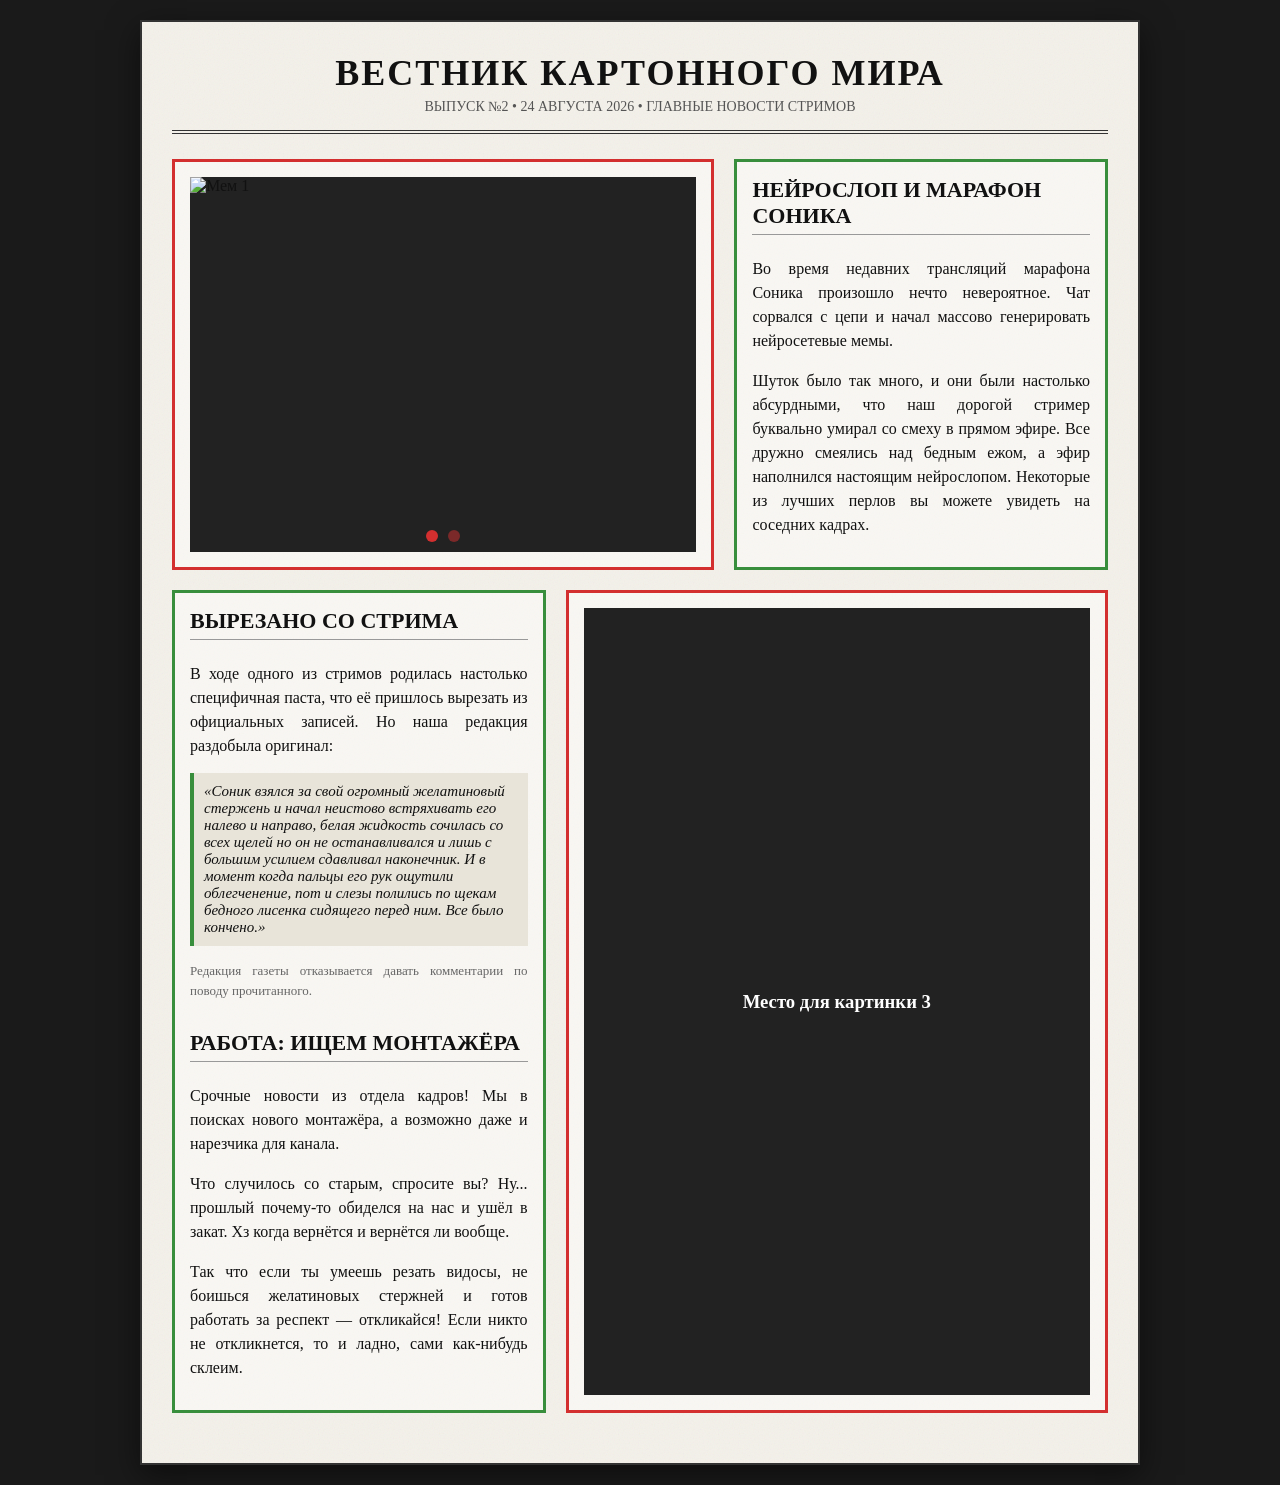
==== newspaper-v2.html @ 0b836181 "feat: create draft for newspaper v2 layout" ====
<!DOCTYPE html>
<html lang="ru">
<head>
    <meta charset="UTF-8">
    <meta name="viewport" content="width=device-width, initial-scale=1.0">
    <title>Yurummi - Газета V2</title>
    <!-- Подключаем базовые стили сайта, чтобы сохранить общий вид -->
    <link rel="stylesheet" href="css/base.css">
    
    <style>
        body {
            background-color: #1a1a1a;
            color: #ddd;
            font-family: 'Arial', sans-serif;
            margin: 0;
            padding: 20px;
        }

        .newspaper-v2-container {
            max-width: 1000px;
            margin: 0 auto;
            background: #f4f1ea; /* Цвет газетной бумаги */
            background-image: url('data:image/svg+xml;utf8,<svg width="100" height="100" xmlns="http://www.w3.org/2000/svg"><filter id="noise"><feTurbulence type="fractalNoise" baseFrequency="0.8" numOctaves="4" stitchTiles="stitch"/></filter><rect width="100" height="100" filter="url(%23noise)" opacity="0.08"/></svg>');
            color: #111;
            padding: 30px;
            box-shadow: 0 10px 30px rgba(0,0,0,0.5);
            border: 2px solid #333;
            font-family: 'Georgia', serif;
        }

        .np-header {
            text-align: center;
            border-bottom: 4px double #333;
            padding-bottom: 15px;
            margin-bottom: 25px;
        }
        
        .np-header h1 {
            font-size: 36px;
            margin: 0;
            text-transform: uppercase;
            letter-spacing: 2px;
            font-family: 'Times New Roman', Times, serif;
        }
        
        .np-header p {
            margin: 5px 0 0 0;
            font-size: 14px;
            color: #555;
            text-transform: uppercase;
        }

        /* Flexbox строки для пропорций 60/40 и 40/60 */
        .np-row {
            display: flex;
            gap: 20px;
            margin-bottom: 20px;
            flex-wrap: wrap; /* Для мобилок */
        }

        .np-box {
            padding: 15px;
            box-sizing: border-box;
            background: rgba(255, 255, 255, 0.4);
        }

        /* Красные блоки (Картинки) */
        .np-box-red {
            border: 3px solid #d32f2f;
        }

        /* Зелёные блоки (Текст) */
        .np-box-green {
            border: 3px solid #388e3c;
        }

        /* Пропорции колонок */
        .np-col-60 {
            flex: 6;
            min-width: 300px;
        }
        .np-col-40 {
            flex: 4;
            min-width: 250px;
        }

        /* Стили для текста */
        .np-title {
            font-family: 'Times New Roman', Times, serif;
            font-size: 22px;
            margin-top: 0;
            border-bottom: 1px solid #999;
            padding-bottom: 5px;
        }

        .np-text {
            font-size: 16px;
            line-height: 1.5;
            text-align: justify;
            margin-bottom: 15px;
        }
        
        .np-quote {
            font-style: italic;
            background: #e8e4d9;
            padding: 10px;
            border-left: 4px solid #388e3c;
            margin: 15px 0;
            font-size: 15px;
        }

        /* Простой слайдер для первого красного блока */
        .np-slider {
            position: relative;
            width: 100%;
            height: 100%;
            min-height: 300px;
            overflow: hidden;
            background: #222;
            display: flex;
            align-items: center;
            justify-content: center;
        }
        
        .np-slide {
            position: absolute;
            top: 0; left: 0;
            width: 100%; height: 100%;
            object-fit: contain;
            opacity: 0;
            transition: opacity 0.5s;
        }
        
        .np-slide.active {
            opacity: 1;
        }
        
        .np-slider-dots {
            position: absolute;
            bottom: 10px;
            left: 50%;
            transform: translateX(-50%);
            display: flex;
            gap: 10px;
        }
        
        .np-dot {
            width: 12px;
            height: 12px;
            border-radius: 50%;
            background: #d32f2f;
            cursor: pointer;
            opacity: 0.5;
        }
        
        .np-dot.active {
            opacity: 1;
        }
    </style>
</head>
<body>

<div class="newspaper-v2-container">
    
    <!-- Шапка (Header) -->
    <div class="np-header">
        <h1>Вестник Картонного Мира</h1>
        <p>Выпуск №2 • 24 Августа 2026 • Главные новости стримов</p>
    </div>

    <!-- РЯД 1: Картинки (60%) + Текст (40%) -->
    <div class="np-row">
        <!-- Левый красный блок с каруселью -->
        <div class="np-box np-box-red np-col-60">
            <div class="np-slider">
                <img src="img/news/news 24.08.2026 %231.jpg" class="np-slide active" alt="Мем 1">
                <img src="img/news/news 24.08.2026 %232.jpg" class="np-slide" alt="Мем 2">
                
                <div class="np-slider-dots">
                    <div class="np-dot active" onclick="setSlide(0)"></div>
                    <div class="np-dot" onclick="setSlide(1)"></div>
                </div>
            </div>
        </div>
        
        <!-- Правый зелёный блок -->
        <div class="np-box np-box-green np-col-40">
            <h3 class="np-title">НЕЙРОСЛОП И МАРАФОН СОНИКА</h3>
            <p class="np-text">Во время недавних трансляций марафона Соника произошло нечто невероятное. Чат сорвался с цепи и начал массово генерировать нейросетевые мемы.</p>
            <p class="np-text">Шуток было так много, и они были настолько абсурдными, что наш дорогой стример буквально умирал со смеху в прямом эфире. Все дружно смеялись над бедным ежом, а эфир наполнился настоящим нейрослопом. Некоторые из лучших перлов вы можете увидеть на соседних кадрах.</p>
        </div>
    </div>

    <!-- РЯД 2: Текст (40%) + Картинка (60%) -->
    <div class="np-row">
        <!-- Левый зелёный блок (Высокий) -->
        <div class="np-box np-box-green np-col-40">
            <h3 class="np-title">ВЫРЕЗАНО СО СТРИМА</h3>
            <p class="np-text">В ходе одного из стримов родилась настолько специфичная паста, что её пришлось вырезать из официальных записей. Но наша редакция раздобыла оригинал:</p>
            
            <div class="np-quote">
                «Соник взялся за свой огромный желатиновый стержень и начал неистово встряхивать его налево и направо, белая жидкость сочилась со всех щелей но он не останавливался и лишь с большим усилием сдавливал наконечник. И в момент когда пальцы его рук ощутили облегченение, пот и слезы полились по щекам бедного лисенка сидящего перед ним. Все было кончено.»
            </div>
            
            <p class="np-text" style="font-size: 13px; color: #666; margin-bottom: 30px;">Редакция газеты отказывается давать комментарии по поводу прочитанного.</p>

            <h3 class="np-title">РАБОТА: ИЩЕМ МОНТАЖЁРА</h3>
            <p class="np-text">Срочные новости из отдела кадров! Мы в поисках нового монтажёра, а возможно даже и нарезчика для канала.</p>
            <p class="np-text">Что случилось со старым, спросите вы? Ну... прошлый почему-то обиделся на нас и ушёл в закат. Хз когда вернётся и вернётся ли вообще.</p>
            <p class="np-text">Так что если ты умеешь резать видосы, не боишься желатиновых стержней и готов работать за респект — откликайся! Если никто не откликнется, то и ладно, сами как-нибудь склеим.</p>
        </div>
        
        <!-- Правый красный блок -->
        <div class="np-box np-box-red np-col-60">
            <!-- Пока тут просто заглушка, так как для второго блока картинка не уточнялась -->
            <div style="background: #222; width: 100%; height: 100%; min-height: 400px; display: flex; align-items: center; justify-content: center; color: #fff;">
                <h3>Место для картинки 3</h3>
            </div>
        </div>
    </div>

</div>

<script>
    // Простой скрипт для переключения мемов
    const slides = document.querySelectorAll('.np-slide');
    const dots = document.querySelectorAll('.np-dot');
    
    function setSlide(index) {
        slides.forEach(s => s.classList.remove('active'));
        dots.forEach(d => d.classList.remove('active'));
        
        slides[index].classList.add('active');
        dots[index].classList.add('active');
    }
</script>

</body>
</html>
---- css/base.css ----
/* ==========================================
   СБРОС И БАЗОВЫЕ НАСТРОЙКИ
   ========================================== */
*, *::before, *::after {
    box-sizing: border-box;
}

html {
    scroll-behavior: smooth;
}

body {
    margin: 0;
    padding: 0;
    background-color: #121212;
    color: #ffffff;
    font-family: 'Segoe UI', Roboto, Helvetica, Arial, sans-serif;
    overflow-x: hidden;
    -webkit-font-smoothing: antialiased;
    -moz-osx-font-smoothing: grayscale;
}

/* ==========================================
   НАВИГАЦИЯ
   ========================================== */
nav {
    position: sticky;
    top: 0;
    background-color: rgba(18, 18, 18, 0.95);
    backdrop-filter: blur(10px);
    padding: 20px 0;
    text-align: center;
    z-index: 1000;
    border-bottom: 1px solid #333;
    display: flex;
    justify-content: center;
    flex-wrap: wrap;
    gap: 20px;
}

nav a {
    color: #fff;
    text-decoration: none;
    font-size: 18px;
    font-weight: bold;
    transition: color 0.3s;
}

nav a:hover {
    color: #ff3385;
}

.nav-item-new {
    position: relative;
}

.badge-new {
    position: absolute;
    top: -10px;
    right: -20px;
    background: #10ff00;
    color: #000;
    font-size: 10px;
    font-weight: 900;
    padding: 2px 6px;
    border-radius: 10px;
    text-transform: uppercase;
    animation: pulse-badge 2s infinite;
    pointer-events: none;
}

@keyframes pulse-badge {
    0%   { transform: scale(1);   box-shadow: 0 0 0 0 rgba(16, 255, 0, 0.7); }
    70%  { transform: scale(1.1); box-shadow: 0 0 10px 5px rgba(16, 255, 0, 0); }
    100% { transform: scale(1);   box-shadow: 0 0 0 0 rgba(16, 255, 0, 0); }
}

/* ==========================================
   СЕКЦИИ И LAYOUT
   ========================================== */
section {
    padding-top: 100px;
    min-height: 60vh;
    display: flex;
    flex-direction: column;
    align-items: center;
}

.content-container {
    width: 100%;
    max-width: 1000px;
    padding: 0 20px;
}

h2.section-title {
    text-align: center;
    border-bottom: 2px solid #333;
    padding-bottom: 15px;
    color: #ff3385;
    margin-bottom: 30px;
    font-size: 32px;
}

/* ==========================================
   ПОВТОРЯЮЩИЕСЯ ИНЛАЙН-ПАТТЕРНЫ
   ========================================== */
.subheading-pink {
    color: #ff3385;
}

.subheading-white {
    color: #fff;
}

.section-intro {
    text-align: center;
    color: #b3b3b3;
    font-size: 16px;
}

.news-card {
    max-width: 550px;
    margin: 0 auto;
    background-color: #1e1e1e;
    padding: 25px;
    border-radius: 12px;
    box-shadow: 0 10px 25px rgba(0, 0, 0, 0.5);
    text-align: center;
}

.faq-card {
    background: #2a2a2a;
    padding: 30px;
    border-radius: 12px;
    box-shadow: 0 4px 10px rgba(0, 0, 0, 0.3);
    font-size: 18px;
    line-height: 1.6;
}

/* ==========================================
   АДАПТИВНОСТЬ
   ========================================== */
@media (max-width: 600px) {
    .calendar-header {
        flex-wrap: wrap;
        justify-content: center;
        gap: 10px;
    }

    .calendar-header h3 {
        width: 100%;
        text-align: center;
        order: -1;
        margin-bottom: 10px;
    }

    .calendar-header button {
        flex: 1;
        font-size: 14px;
        padding: 10px;
        white-space: nowrap;
    }

    .calendar-wrapper {
        overflow-x: auto;
        padding: 10px;
        -webkit-overflow-scrolling: touch;
    }

    .calendar-grid {
        min-width: 700px;
    }

    /* Исправлено: было calendar-day, правильный класс — day-cell */
    .day-cell {
        min-height: 90px;
        padding: 5px;
    }

    .stream-info {
        font-size: 11px;
        padding: 3px;
        line-height: 1.2;
    }

    nav {
        gap: 12px;
        padding: 15px 10px;
    }

    nav a {
        font-size: 14px;
    }

    .links-grid {
        grid-template-columns: 1fr;
    }
}

@media (max-width: 768px) {
    /* Другие мобильные стили... если они были */
}
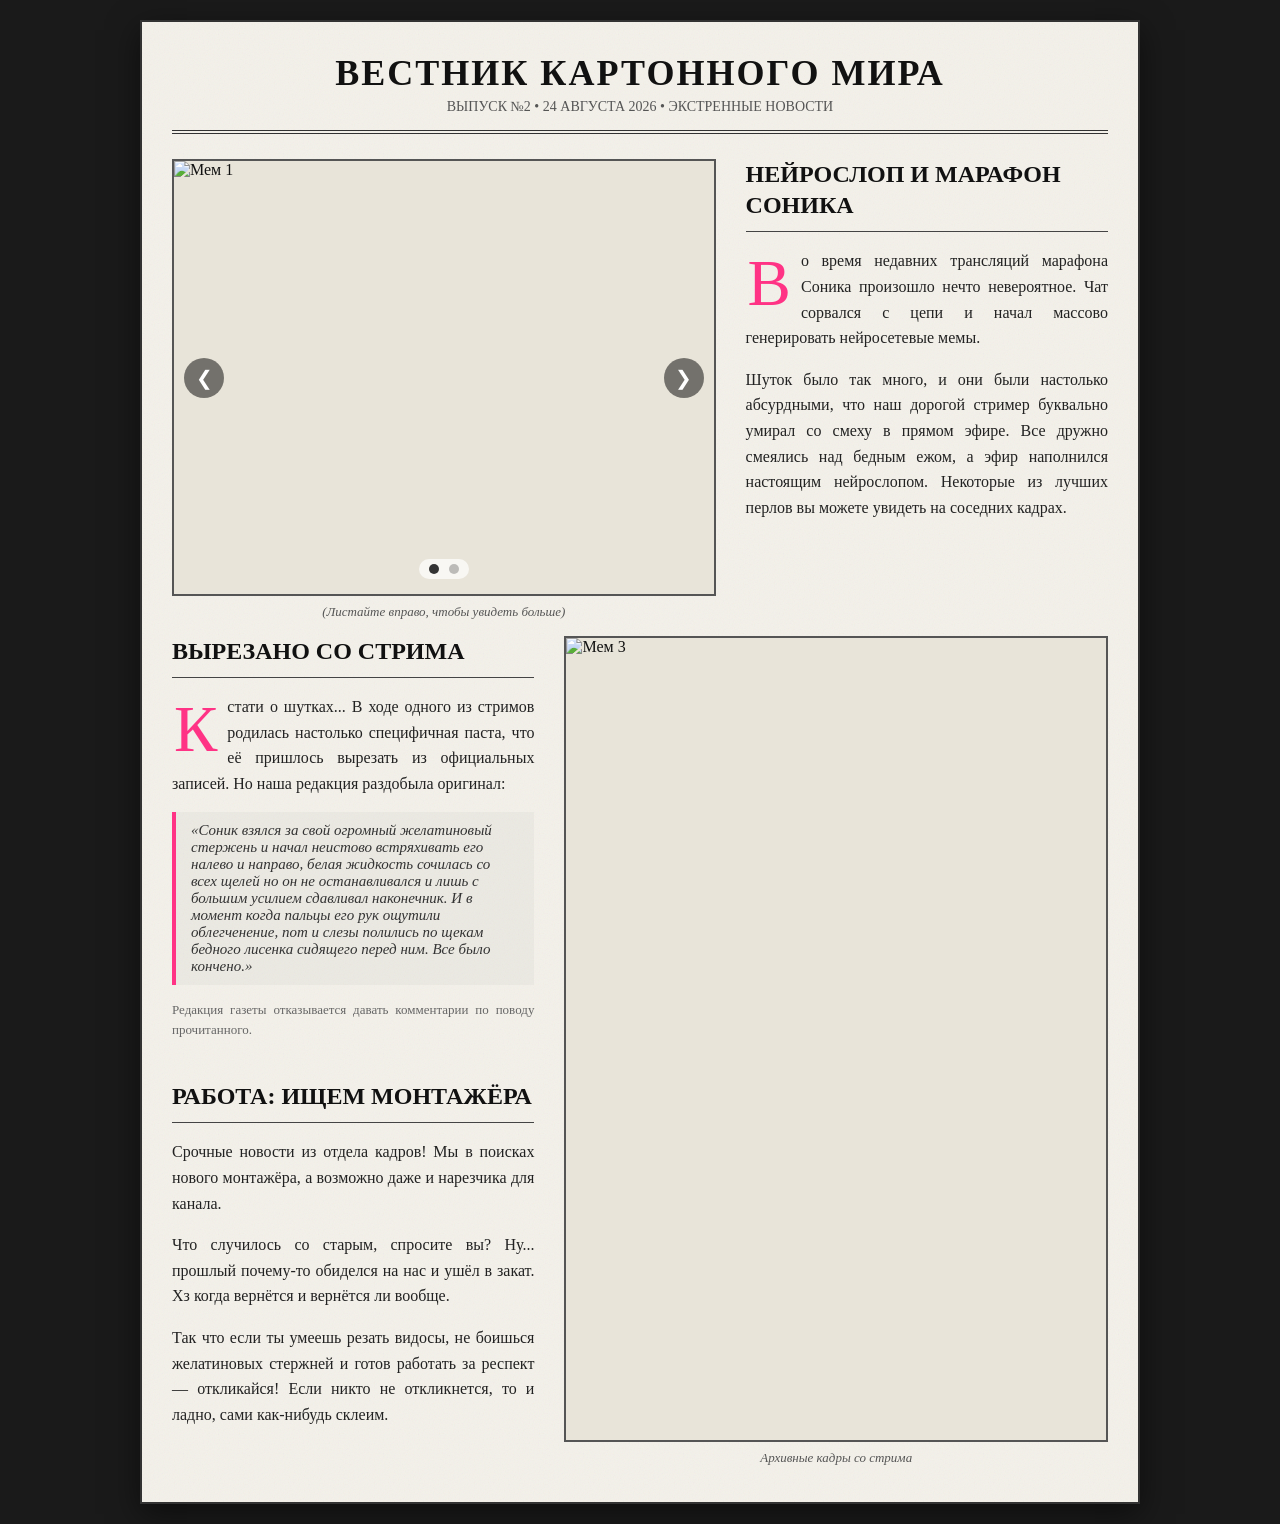
==== commit 472146fe: "feat: apply real newspaper styles, add webp images, and improve slider UI" ====
--- a/newspaper-v2.html
+++ b/newspaper-v2.html
@@ -4,7 +4,6 @@
     <meta charset="UTF-8">
     <meta name="viewport" content="width=device-width, initial-scale=1.0">
     <title>Yurummi - Газета V2</title>
-    <!-- Подключаем базовые стили сайта, чтобы сохранить общий вид -->
     <link rel="stylesheet" href="css/base.css">
     
     <style>
@@ -28,6 +27,7 @@
             font-family: 'Georgia', serif;
         }
 
+        /* Декоративная шапка */
         .np-header {
             text-align: center;
             border-bottom: 4px double #333;
@@ -41,6 +41,7 @@
             text-transform: uppercase;
             letter-spacing: 2px;
             font-family: 'Times New Roman', Times, serif;
+            color: #111;
         }
         
         .np-header p {
@@ -50,28 +51,12 @@
             text-transform: uppercase;
         }
 
-        /* Flexbox строки для пропорций 60/40 и 40/60 */
+        /* Flexbox строки для пропорций */
         .np-row {
             display: flex;
-            gap: 20px;
-            margin-bottom: 20px;
-            flex-wrap: wrap; /* Для мобилок */
-        }
-
-        .np-box {
-            padding: 15px;
-            box-sizing: border-box;
-            background: rgba(255, 255, 255, 0.4);
-        }
-
-        /* Красные блоки (Картинки) */
-        .np-box-red {
-            border: 3px solid #d32f2f;
-        }
-
-        /* Зелёные блоки (Текст) */
-        .np-box-green {
-            border: 3px solid #388e3c;
+            gap: 30px;
+            margin-bottom: 30px;
+            flex-wrap: wrap;
         }
 
         /* Пропорции колонок */
@@ -84,42 +69,59 @@
             min-width: 250px;
         }
 
-        /* Стили для текста */
+        /* Обычная газетная типографика */
         .np-title {
             font-family: 'Times New Roman', Times, serif;
-            font-size: 22px;
+            font-size: 24px;
             margin-top: 0;
-            border-bottom: 1px solid #999;
-            padding-bottom: 5px;
+            margin-bottom: 15px;
+            border-bottom: 1px solid #444;
+            padding-bottom: 10px;
+            color: #111;
+            line-height: 1.3;
         }
 
         .np-text {
             font-size: 16px;
-            line-height: 1.5;
+            line-height: 1.6;
             text-align: justify;
             margin-bottom: 15px;
+            color: #222;
+        }
+        
+        .dropcap {
+            float: left;
+            font-size: 65px;
+            line-height: 55px;
+            padding-top: 8px;
+            padding-right: 10px;
+            padding-left: 2px;
+            font-family: 'Times New Roman', serif;
+            color: #ff3385; /* Акцентный цвет с сайта */
         }
         
         .np-quote {
             font-style: italic;
-            background: #e8e4d9;
-            padding: 10px;
-            border-left: 4px solid #388e3c;
+            padding: 10px 15px;
+            border-left: 4px solid #ff3385;
             margin: 15px 0;
             font-size: 15px;
-        }
-
-        /* Простой слайдер для первого красного блока */
+            color: #333;
+            background: rgba(0,0,0,0.03);
+        }
+
+        /* Слайдер картинок */
         .np-slider {
             position: relative;
             width: 100%;
             height: 100%;
-            min-height: 300px;
+            min-height: 400px;
+            border: 2px solid #555;
             overflow: hidden;
-            background: #222;
             display: flex;
             align-items: center;
             justify-content: center;
+            background: #e8e4d9;
         }
         
         .np-slide {
@@ -128,33 +130,85 @@
             width: 100%; height: 100%;
             object-fit: contain;
             opacity: 0;
-            transition: opacity 0.5s;
+            transition: opacity 0.3s;
+            pointer-events: none;
         }
         
         .np-slide.active {
             opacity: 1;
-        }
-        
+            pointer-events: auto;
+        }
+        
+        /* Кнопки перелистывания */
+        .np-slider-nav {
+            position: absolute;
+            top: 50%;
+            transform: translateY(-50%);
+            width: 100%;
+            display: flex;
+            justify-content: space-between;
+            padding: 0 10px;
+            box-sizing: border-box;
+            pointer-events: none; /* чтобы не перекрывали картинку */
+        }
+        
+        .np-slider-btn {
+            pointer-events: auto;
+            background: rgba(0,0,0,0.5);
+            color: white;
+            border: none;
+            width: 40px; height: 40px;
+            border-radius: 50%;
+            font-size: 20px;
+            cursor: pointer;
+            display: flex;
+            align-items: center;
+            justify-content: center;
+            transition: background 0.2s;
+        }
+        
+        .np-slider-btn:hover {
+            background: rgba(0,0,0,0.8);
+        }
+
         .np-slider-dots {
             position: absolute;
-            bottom: 10px;
+            bottom: 15px;
             left: 50%;
             transform: translateX(-50%);
             display: flex;
             gap: 10px;
+            background: rgba(255,255,255,0.7);
+            padding: 5px 10px;
+            border-radius: 20px;
         }
         
         .np-dot {
-            width: 12px;
-            height: 12px;
+            width: 10px;
+            height: 10px;
             border-radius: 50%;
-            background: #d32f2f;
+            background: #333;
             cursor: pointer;
-            opacity: 0.5;
+            opacity: 0.3;
         }
         
         .np-dot.active {
             opacity: 1;
+        }
+        
+        /* Блок одиночной картинки */
+        .np-image-box {
+            width: 100%;
+            height: 100%;
+            border: 2px solid #555;
+            display: flex;
+            background: #e8e4d9;
+        }
+        
+        .np-image-box img {
+            width: 100%;
+            height: 100%;
+            object-fit: contain;
         }
     </style>
 </head>
@@ -165,44 +219,56 @@
     <!-- Шапка (Header) -->
     <div class="np-header">
         <h1>Вестник Картонного Мира</h1>
-        <p>Выпуск №2 • 24 Августа 2026 • Главные новости стримов</p>
+        <p>Выпуск №2 • 24 Августа 2026 • Экстренные новости</p>
     </div>
 
-    <!-- РЯД 1: Картинки (60%) + Текст (40%) -->
+    <!-- РЯД 1 -->
     <div class="np-row">
-        <!-- Левый красный блок с каруселью -->
-        <div class="np-box np-box-red np-col-60">
+        <!-- Левая колонка со слайдером (60%) -->
+        <div class="np-col-60">
             <div class="np-slider">
-                <img src="img/news/news 24.08.2026 %231.jpg" class="np-slide active" alt="Мем 1">
-                <img src="img/news/news 24.08.2026 %232.jpg" class="np-slide" alt="Мем 2">
+                <picture class="np-slide active">
+                    <source srcset="img/news/news 24.08.2026 %231.webp" type="image/webp">
+                    <img src="img/news/news 24.08.2026 %231.jpg" alt="Мем 1">
+                </picture>
+                <picture class="np-slide">
+                    <source srcset="img/news/news 24.08.2026 %232.webp" type="image/webp">
+                    <img src="img/news/news 24.08.2026 %232.jpg" alt="Мем 2">
+                </picture>
+                
+                <div class="np-slider-nav">
+                    <button class="np-slider-btn" onclick="changeSlide(-1)">&#10094;</button>
+                    <button class="np-slider-btn" onclick="changeSlide(1)">&#10095;</button>
+                </div>
                 
                 <div class="np-slider-dots">
                     <div class="np-dot active" onclick="setSlide(0)"></div>
                     <div class="np-dot" onclick="setSlide(1)"></div>
                 </div>
             </div>
+            <p style="text-align: center; font-size: 13px; color: #555; font-style: italic; margin-top: 8px;">(Листайте вправо, чтобы увидеть больше)</p>
         </div>
         
-        <!-- Правый зелёный блок -->
-        <div class="np-box np-box-green np-col-40">
+        <!-- Правая колонка с текстом (40%) -->
+        <div class="np-col-40">
             <h3 class="np-title">НЕЙРОСЛОП И МАРАФОН СОНИКА</h3>
-            <p class="np-text">Во время недавних трансляций марафона Соника произошло нечто невероятное. Чат сорвался с цепи и начал массово генерировать нейросетевые мемы.</p>
+            <p class="np-text"><span class="dropcap">В</span>о время недавних трансляций марафона Соника произошло нечто невероятное. Чат сорвался с цепи и начал массово генерировать нейросетевые мемы.</p>
             <p class="np-text">Шуток было так много, и они были настолько абсурдными, что наш дорогой стример буквально умирал со смеху в прямом эфире. Все дружно смеялись над бедным ежом, а эфир наполнился настоящим нейрослопом. Некоторые из лучших перлов вы можете увидеть на соседних кадрах.</p>
         </div>
     </div>
 
-    <!-- РЯД 2: Текст (40%) + Картинка (60%) -->
-    <div class="np-row">
-        <!-- Левый зелёный блок (Высокий) -->
-        <div class="np-box np-box-green np-col-40">
+    <!-- РЯД 2 -->
+    <div class="np-row" style="margin-top: 40px;">
+        <!-- Левая колонка с текстом (40%) -->
+        <div class="np-col-40">
             <h3 class="np-title">ВЫРЕЗАНО СО СТРИМА</h3>
-            <p class="np-text">В ходе одного из стримов родилась настолько специфичная паста, что её пришлось вырезать из официальных записей. Но наша редакция раздобыла оригинал:</p>
+            <p class="np-text"><span class="dropcap">К</span>стати о шутках... В ходе одного из стримов родилась настолько специфичная паста, что её пришлось вырезать из официальных записей. Но наша редакция раздобыла оригинал:</p>
             
             <div class="np-quote">
                 «Соник взялся за свой огромный желатиновый стержень и начал неистово встряхивать его налево и направо, белая жидкость сочилась со всех щелей но он не останавливался и лишь с большим усилием сдавливал наконечник. И в момент когда пальцы его рук ощутили облегченение, пот и слезы полились по щекам бедного лисенка сидящего перед ним. Все было кончено.»
             </div>
             
-            <p class="np-text" style="font-size: 13px; color: #666; margin-bottom: 30px;">Редакция газеты отказывается давать комментарии по поводу прочитанного.</p>
+            <p class="np-text" style="font-size: 13px; color: #666; margin-bottom: 40px;">Редакция газеты отказывается давать комментарии по поводу прочитанного.</p>
 
             <h3 class="np-title">РАБОТА: ИЩЕМ МОНТАЖЁРА</h3>
             <p class="np-text">Срочные новости из отдела кадров! Мы в поисках нового монтажёра, а возможно даже и нарезчика для канала.</p>
@@ -210,21 +276,24 @@
             <p class="np-text">Так что если ты умеешь резать видосы, не боишься желатиновых стержней и готов работать за респект — откликайся! Если никто не откликнется, то и ладно, сами как-нибудь склеим.</p>
         </div>
         
-        <!-- Правый красный блок -->
-        <div class="np-box np-box-red np-col-60">
-            <!-- Пока тут просто заглушка, так как для второго блока картинка не уточнялась -->
-            <div style="background: #222; width: 100%; height: 100%; min-height: 400px; display: flex; align-items: center; justify-content: center; color: #fff;">
-                <h3>Место для картинки 3</h3>
+        <!-- Правая колонка с картинкой 3 (60%) -->
+        <div class="np-col-60">
+            <div class="np-image-box">
+                <picture style="width: 100%; height: 100%;">
+                    <source srcset="img/news/news 24.08.2026 %233.webp" type="image/webp">
+                    <img src="img/news/news 24.08.2026 %233.png" alt="Мем 3">
+                </picture>
             </div>
+            <p style="text-align: center; font-size: 13px; color: #555; font-style: italic; margin-top: 8px;">Архивные кадры со стрима</p>
         </div>
     </div>
 
 </div>
 
 <script>
-    // Простой скрипт для переключения мемов
     const slides = document.querySelectorAll('.np-slide');
     const dots = document.querySelectorAll('.np-dot');
+    let currentIndex = 0;
     
     function setSlide(index) {
         slides.forEach(s => s.classList.remove('active'));
@@ -232,6 +301,14 @@
         
         slides[index].classList.add('active');
         dots[index].classList.add('active');
+        currentIndex = index;
+    }
+    
+    function changeSlide(direction) {
+        let newIndex = currentIndex + direction;
+        if (newIndex >= slides.length) newIndex = 0;
+        if (newIndex < 0) newIndex = slides.length - 1;
+        setSlide(newIndex);
     }
 </script>
 
